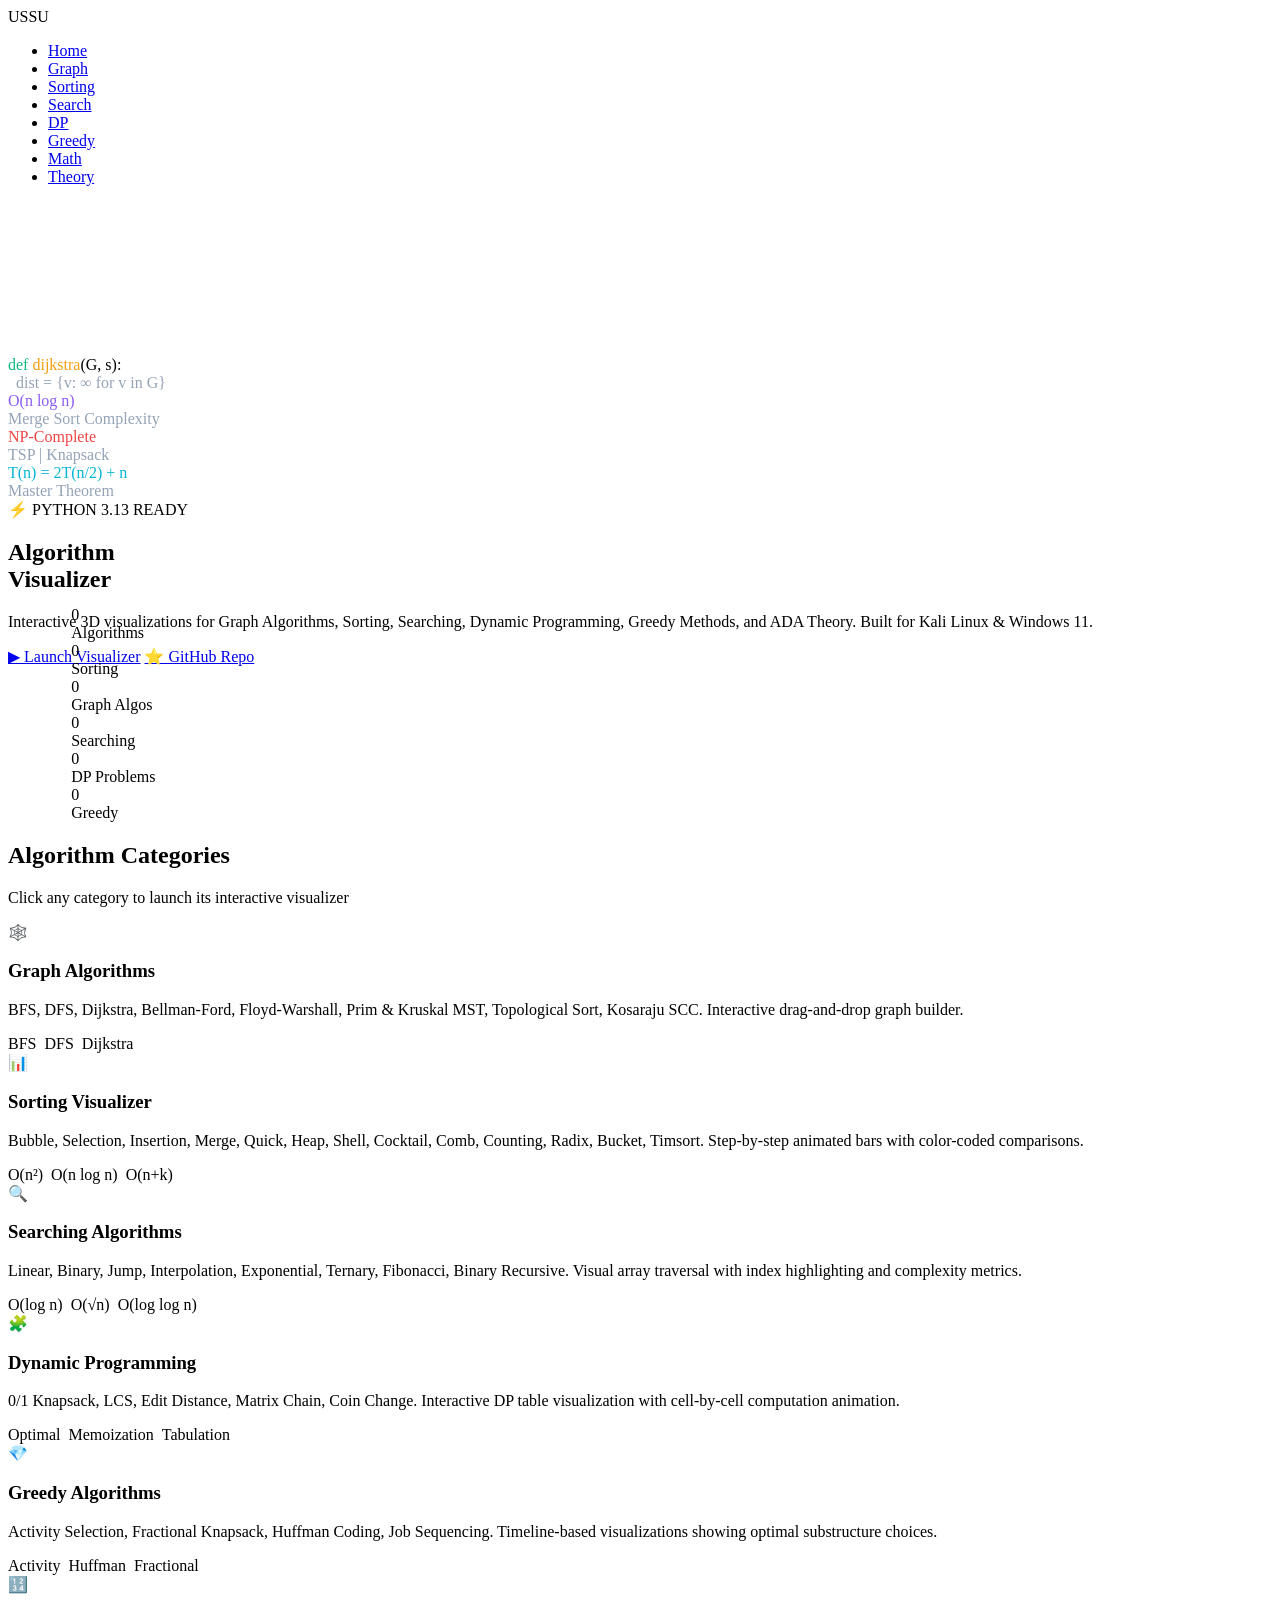
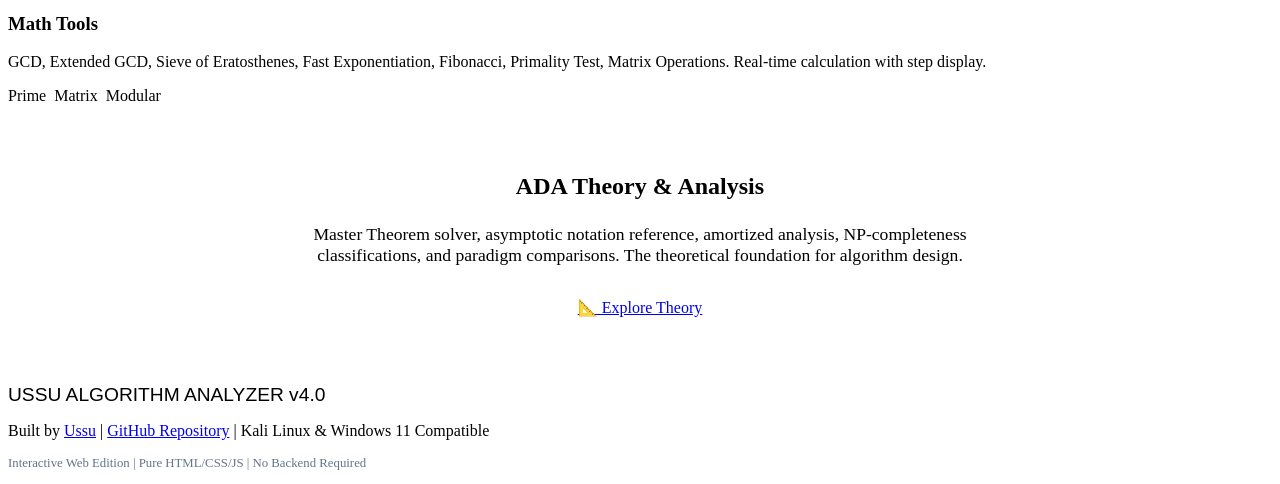
==== index.html @ d10cc30f "Add files via upload" ====
<!DOCTYPE html>
<html lang="en">
<head>
    <meta charset="UTF-8">
    <meta name="viewport" content="width=device-width, initial-scale=1.0">
    <title>USSU Algorithm Analyzer v4.0 | Interactive Algorithm Visualizer</title>
    <link rel="stylesheet" href="css/style.css">
    <meta name="description" content="Interactive algorithm visualizer with 3D animations, graph algorithms, sorting, searching, dynamic programming, and more. Built by Ussu.">
</head>
<body>
    <!-- Navigation -->
    <nav class="navbar">
        <div class="brand">USSU</div>
        <ul class="nav-links">
            <li><a href="index.html" class="active">Home</a></li>
            <li><a href="graph.html">Graph</a></li>
            <li><a href="sort.html">Sorting</a></li>
            <li><a href="search.html">Search</a></li>
            <li><a href="dp.html">DP</a></li>
            <li><a href="greedy.html">Greedy</a></li>
            <li><a href="math.html">Math</a></li>
            <li><a href="theory.html">Theory</a></li>
        </ul>
        <div class="hamburger">
            <span></span><span></span><span></span>
        </div>
    </nav>

    <!-- Hero Section -->
    <section class="hero">
        <canvas id="hero-canvas"></canvas>

        <!-- Floating Code Cards -->
        <div class="float-card glass" style="animation-delay:0s">
            <span style="color:#10b981">def</span> <span style="color:#f59e0b">dijkstra</span>(G, s):<br>
            <span style="color:#94a3b8">&nbsp;&nbsp;dist = {v: ∞ for v in G}</span>
        </div>
        <div class="float-card glass" style="animation-delay:2s">
            <span style="color:#8b5cf6">O(n log n)</span><br>
            <span style="color:#94a3b8">Merge Sort Complexity</span>
        </div>
        <div class="float-card glass" style="animation-delay:1s">
            <span style="color:#ef4444">NP-Complete</span><br>
            <span style="color:#94a3b8">TSP | Knapsack</span>
        </div>
        <div class="float-card glass" style="animation-delay:3s">
            <span style="color:#06b6d4">T(n) = 2T(n/2) + n</span><br>
            <span style="color:#94a3b8">Master Theorem</span>
        </div>

        <div class="hero-content">
            <div class="hero-badge">⚡ PYTHON 3.13 READY</div>
            <h1>
                <span class="gradient-text">Algorithm</span><br>
                <span style="color:var(--white)">Visualizer</span>
            </h1>
            <p>Interactive 3D visualizations for Graph Algorithms, Sorting, Searching, Dynamic Programming, Greedy Methods, and ADA Theory. Built for Kali Linux & Windows 11.</p>
            <div class="hero-buttons">
                <a href="graph.html" class="btn btn-primary btn-glow">▶ Launch Visualizer</a>
                <a href="https://github.com/issu321/Analysis-ADA-Algorithms-Techniques-Python" target="_blank" class="btn btn-glass">⭐ GitHub Repo</a>
            </div>
        </div>
    </section>

    <!-- Stats Bar -->
    <section class="stats-bar glass-strong" style="margin: -60px 5% 0; position:relative; z-index:10;">
        <div class="stat-item">
            <div class="stat-number" data-target="60">0</div>
            <div class="stat-label">Algorithms</div>
        </div>
        <div class="stat-item">
            <div class="stat-number" data-target="13">0</div>
            <div class="stat-label">Sorting</div>
        </div>
        <div class="stat-item">
            <div class="stat-number" data-target="10">0</div>
            <div class="stat-label">Graph Algos</div>
        </div>
        <div class="stat-item">
            <div class="stat-number" data-target="8">0</div>
            <div class="stat-label">Searching</div>
        </div>
        <div class="stat-item">
            <div class="stat-number" data-target="7">0</div>
            <div class="stat-label">DP Problems</div>
        </div>
        <div class="stat-item">
            <div class="stat-number" data-target="5">0</div>
            <div class="stat-label">Greedy</div>
        </div>
    </section>

    <!-- Features Section -->
    <section class="container mt-4">
        <div class="text-center reveal">
            <h2 class="section-title">Algorithm Categories</h2>
            <p class="subtitle">Click any category to launch its interactive visualizer</p>
        </div>

        <div class="features-grid">
            <a href="graph.html" class="glass-card reveal" style="text-decoration:none; color:inherit;">
                <div class="feature-icon">🕸️</div>
                <h3 class="feature-title">Graph Algorithms</h3>
                <p class="feature-desc">BFS, DFS, Dijkstra, Bellman-Ford, Floyd-Warshall, Prim & Kruskal MST, Topological Sort, Kosaraju SCC. Interactive drag-and-drop graph builder.</p>
                <div style="margin-top:1rem; display:flex; gap:0.5rem; flex-wrap:wrap;">
                    <span class="badge badge-cyan">BFS</span>
                    <span class="badge badge-violet">DFS</span>
                    <span class="badge badge-green">Dijkstra</span>
                </div>
            </a>

            <a href="sort.html" class="glass-card reveal" style="text-decoration:none; color:inherit;">
                <div class="feature-icon">📊</div>
                <h3 class="feature-title">Sorting Visualizer</h3>
                <p class="feature-desc">Bubble, Selection, Insertion, Merge, Quick, Heap, Shell, Cocktail, Comb, Counting, Radix, Bucket, Timsort. Step-by-step animated bars with color-coded comparisons.</p>
                <div style="margin-top:1rem; display:flex; gap:0.5rem; flex-wrap:wrap;">
                    <span class="badge badge-cyan">O(n²)</span>
                    <span class="badge badge-green">O(n log n)</span>
                    <span class="badge badge-yellow">O(n+k)</span>
                </div>
            </a>

            <a href="search.html" class="glass-card reveal" style="text-decoration:none; color:inherit;">
                <div class="feature-icon">🔍</div>
                <h3 class="feature-title">Searching Algorithms</h3>
                <p class="feature-desc">Linear, Binary, Jump, Interpolation, Exponential, Ternary, Fibonacci, Binary Recursive. Visual array traversal with index highlighting and complexity metrics.</p>
                <div style="margin-top:1rem; display:flex; gap:0.5rem; flex-wrap:wrap;">
                    <span class="badge badge-cyan">O(log n)</span>
                    <span class="badge badge-violet">O(√n)</span>
                    <span class="badge badge-yellow">O(log log n)</span>
                </div>
            </a>

            <a href="dp.html" class="glass-card reveal" style="text-decoration:none; color:inherit;">
                <div class="feature-icon">🧩</div>
                <h3 class="feature-title">Dynamic Programming</h3>
                <p class="feature-desc">0/1 Knapsack, LCS, Edit Distance, Matrix Chain, Coin Change. Interactive DP table visualization with cell-by-cell computation animation.</p>
                <div style="margin-top:1rem; display:flex; gap:0.5rem; flex-wrap:wrap;">
                    <span class="badge badge-green">Optimal</span>
                    <span class="badge badge-violet">Memoization</span>
                    <span class="badge badge-cyan">Tabulation</span>
                </div>
            </a>

            <a href="greedy.html" class="glass-card reveal" style="text-decoration:none; color:inherit;">
                <div class="feature-icon">💎</div>
                <h3 class="feature-title">Greedy Algorithms</h3>
                <p class="feature-desc">Activity Selection, Fractional Knapsack, Huffman Coding, Job Sequencing. Timeline-based visualizations showing optimal substructure choices.</p>
                <div style="margin-top:1rem; display:flex; gap:0.5rem; flex-wrap:wrap;">
                    <span class="badge badge-green">Activity</span>
                    <span class="badge badge-yellow">Huffman</span>
                    <span class="badge badge-cyan">Fractional</span>
                </div>
            </a>

            <a href="math.html" class="glass-card reveal" style="text-decoration:none; color:inherit;">
                <div class="feature-icon">🔢</div>
                <h3 class="feature-title">Math Tools</h3>
                <p class="feature-desc">GCD, Extended GCD, Sieve of Eratosthenes, Fast Exponentiation, Fibonacci, Primality Test, Matrix Operations. Real-time calculation with step display.</p>
                <div style="margin-top:1rem; display:flex; gap:0.5rem; flex-wrap:wrap;">
                    <span class="badge badge-cyan">Prime</span>
                    <span class="badge badge-violet">Matrix</span>
                    <span class="badge badge-green">Modular</span>
                </div>
            </a>
        </div>
    </section>

    <!-- Theory Preview -->
    <section class="container mt-4 mb-2">
        <div class="glass-strong reveal" style="padding:3rem; text-align:center;">
            <h2 class="section-title" style="margin-bottom:1.5rem;">ADA Theory & Analysis</h2>
            <p style="color:var(--gray); max-width:700px; margin:0 auto 2rem; font-size:1.1rem;">
                Master Theorem solver, asymptotic notation reference, amortized analysis, NP-completeness classifications, and paradigm comparisons. The theoretical foundation for algorithm design.
            </p>
            <a href="theory.html" class="btn btn-primary">📐 Explore Theory</a>
        </div>
    </section>

    <!-- Footer -->
    <footer class="footer">
        <p style="font-family:'Orbitron',sans-serif; font-size:1.2rem; margin-bottom:0.5rem;">
            <span style="color:var(--cyan)">USSU</span> ALGORITHM ANALYZER v4.0
        </p>
        <p>Built by <a href="https://github.com/issu321" target="_blank">Ussu</a> | 
           <a href="https://github.com/issu321/Analysis-ADA-Algorithms-Techniques-Python" target="_blank">GitHub Repository</a> |
           Kali Linux & Windows 11 Compatible</p>
        <p style="margin-top:1rem; font-size:0.8rem; color:#64748b;">
            Interactive Web Edition | Pure HTML/CSS/JS | No Backend Required
        </p>
    </footer>

    <script src="js/engine.js"></script>
</body>
</html>
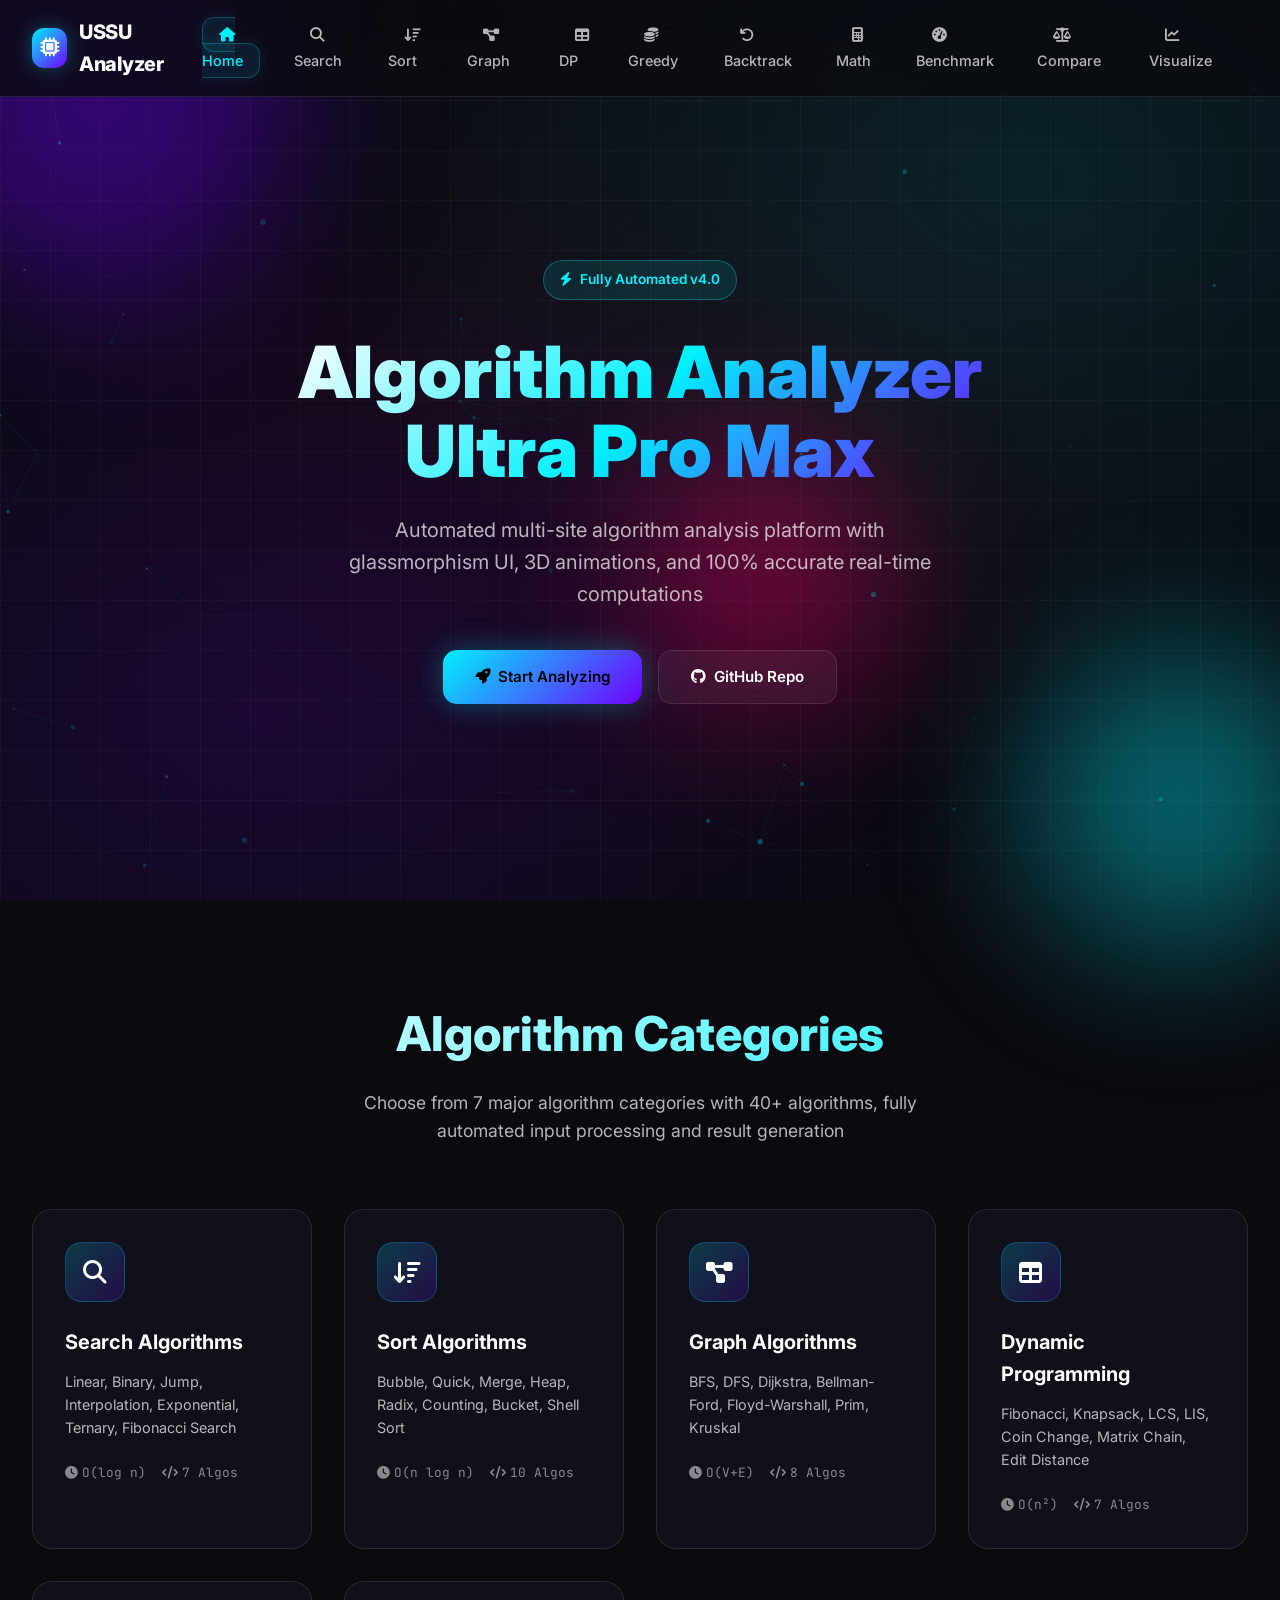
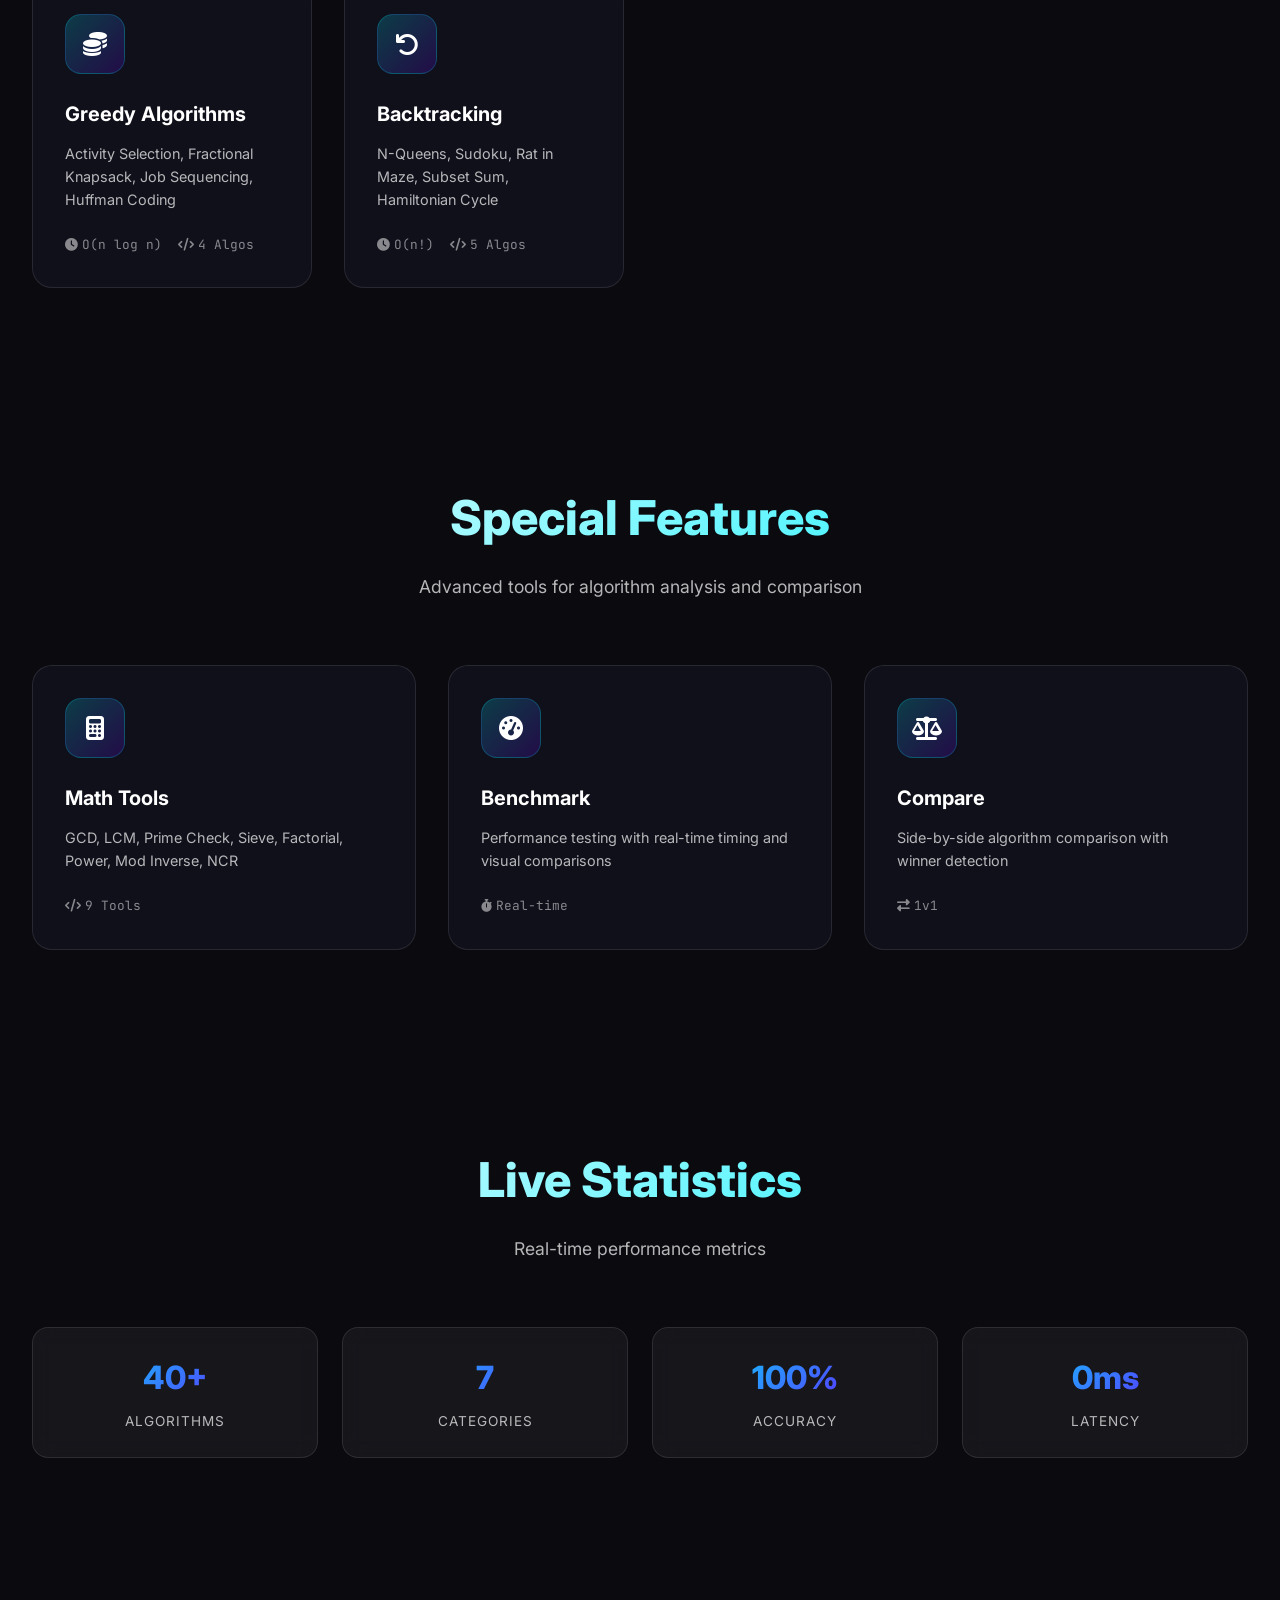
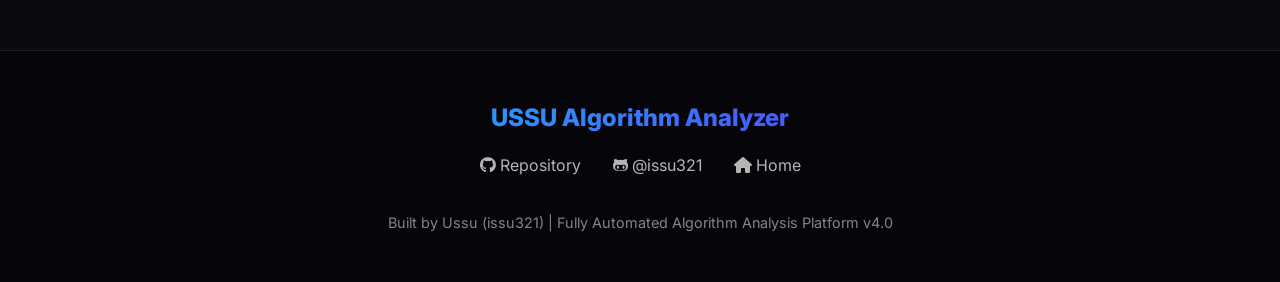
==== commit dbe78a1d: "Add files via upload" ====
--- a/index.html
+++ b/index.html
@@ -3,193 +3,191 @@
 <head>
     <meta charset="UTF-8">
     <meta name="viewport" content="width=device-width, initial-scale=1.0">
-    <title>USSU Algorithm Analyzer v4.0 | Interactive Algorithm Visualizer</title>
+    <title>USSU Algorithm Analyzer v4.0 | Automated Multi-Site</title>
+    <meta name="description" content="Fully automated algorithm analyzer with glassmorphism UI, 3D effects, and real-time visualizations">
     <link rel="stylesheet" href="css/style.css">
-    <meta name="description" content="Interactive algorithm visualizer with 3D animations, graph algorithms, sorting, searching, dynamic programming, and more. Built by Ussu.">
+    <link rel="stylesheet" href="https://cdnjs.cloudflare.com/ajax/libs/font-awesome/6.4.0/css/all.min.css">
 </head>
 <body>
-    <!-- Navigation -->
+    <div class="bg-animation"></div>
+    <div class="orb orb-1"></div>
+    <div class="orb orb-2"></div>
+    <div class="orb orb-3"></div>
+    <canvas id="particles-canvas"></canvas>
+
     <nav class="navbar">
-        <div class="brand">USSU</div>
+        <a href="index.html" class="nav-brand">
+            <div class="nav-brand-icon"><i class="fas fa-microchip"></i></div>
+            <span>USSU Analyzer</span>
+        </a>
         <ul class="nav-links">
-            <li><a href="index.html" class="active">Home</a></li>
-            <li><a href="graph.html">Graph</a></li>
-            <li><a href="sort.html">Sorting</a></li>
-            <li><a href="search.html">Search</a></li>
-            <li><a href="dp.html">DP</a></li>
-            <li><a href="greedy.html">Greedy</a></li>
-            <li><a href="math.html">Math</a></li>
-            <li><a href="theory.html">Theory</a></li>
+            <li><a href="index.html" class="active"><i class="fas fa-home"></i> Home</a></li>
+            <li><a href="search.html"><i class="fas fa-search"></i> Search</a></li>
+            <li><a href="sort.html"><i class="fas fa-sort-amount-down"></i> Sort</a></li>
+            <li><a href="graph.html"><i class="fas fa-project-diagram"></i> Graph</a></li>
+            <li><a href="dp.html"><i class="fas fa-table"></i> DP</a></li>
+            <li><a href="greedy.html"><i class="fas fa-coins"></i> Greedy</a></li>
+            <li><a href="backtracking.html"><i class="fas fa-undo"></i> Backtrack</a></li>
+            <li><a href="math.html"><i class="fas fa-calculator"></i> Math</a></li>
+            <li><a href="benchmark.html"><i class="fas fa-tachometer-alt"></i> Benchmark</a></li>
+            <li><a href="compare.html"><i class="fas fa-balance-scale"></i> Compare</a></li>
+            <li><a href="visualize.html"><i class="fas fa-chart-line"></i> Visualize</a></li>
         </ul>
-        <div class="hamburger">
-            <span></span><span></span><span></span>
-        </div>
     </nav>
 
-    <!-- Hero Section -->
     <section class="hero">
-        <canvas id="hero-canvas"></canvas>
-
-        <!-- Floating Code Cards -->
-        <div class="float-card glass" style="animation-delay:0s">
-            <span style="color:#10b981">def</span> <span style="color:#f59e0b">dijkstra</span>(G, s):<br>
-            <span style="color:#94a3b8">&nbsp;&nbsp;dist = {v: ∞ for v in G}</span>
-        </div>
-        <div class="float-card glass" style="animation-delay:2s">
-            <span style="color:#8b5cf6">O(n log n)</span><br>
-            <span style="color:#94a3b8">Merge Sort Complexity</span>
-        </div>
-        <div class="float-card glass" style="animation-delay:1s">
-            <span style="color:#ef4444">NP-Complete</span><br>
-            <span style="color:#94a3b8">TSP | Knapsack</span>
-        </div>
-        <div class="float-card glass" style="animation-delay:3s">
-            <span style="color:#06b6d4">T(n) = 2T(n/2) + n</span><br>
-            <span style="color:#94a3b8">Master Theorem</span>
-        </div>
-
         <div class="hero-content">
-            <div class="hero-badge">⚡ PYTHON 3.13 READY</div>
-            <h1>
-                <span class="gradient-text">Algorithm</span><br>
-                <span style="color:var(--white)">Visualizer</span>
-            </h1>
-            <p>Interactive 3D visualizations for Graph Algorithms, Sorting, Searching, Dynamic Programming, Greedy Methods, and ADA Theory. Built for Kali Linux & Windows 11.</p>
+            <div class="hero-badge">
+                <i class="fas fa-bolt"></i>
+                Fully Automated v4.0
+            </div>
+            <h1>Algorithm Analyzer<br>Ultra Pro Max</h1>
+            <p>Automated multi-site algorithm analysis platform with glassmorphism UI, 3D animations, and 100% accurate real-time computations</p>
             <div class="hero-buttons">
-                <a href="graph.html" class="btn btn-primary btn-glow">▶ Launch Visualizer</a>
-                <a href="https://github.com/issu321/Analysis-ADA-Algorithms-Techniques-Python" target="_blank" class="btn btn-glass">⭐ GitHub Repo</a>
+                <a href="search.html" class="btn btn-primary btn-glow">
+                    <i class="fas fa-rocket"></i> Start Analyzing
+                </a>
+                <a href="https://github.com/issu321/Analysis-ADA-Algorithms-Techniques-Python" target="_blank" class="btn btn-secondary">
+                    <i class="fab fa-github"></i> GitHub Repo
+                </a>
             </div>
         </div>
     </section>
 
-    <!-- Stats Bar -->
-    <section class="stats-bar glass-strong" style="margin: -60px 5% 0; position:relative; z-index:10;">
-        <div class="stat-item">
-            <div class="stat-number" data-target="60">0</div>
-            <div class="stat-label">Algorithms</div>
+    <section class="section">
+        <div class="section-header">
+            <h2>Algorithm Categories</h2>
+            <p>Choose from 7 major algorithm categories with 40+ algorithms, fully automated input processing and result generation</p>
         </div>
-        <div class="stat-item">
-            <div class="stat-number" data-target="13">0</div>
-            <div class="stat-label">Sorting</div>
-        </div>
-        <div class="stat-item">
-            <div class="stat-number" data-target="10">0</div>
-            <div class="stat-label">Graph Algos</div>
-        </div>
-        <div class="stat-item">
-            <div class="stat-number" data-target="8">0</div>
-            <div class="stat-label">Searching</div>
-        </div>
-        <div class="stat-item">
-            <div class="stat-number" data-target="7">0</div>
-            <div class="stat-label">DP Problems</div>
-        </div>
-        <div class="stat-item">
-            <div class="stat-number" data-target="5">0</div>
-            <div class="stat-label">Greedy</div>
-        </div>
-    </section>
-
-    <!-- Features Section -->
-    <section class="container mt-4">
-        <div class="text-center reveal">
-            <h2 class="section-title">Algorithm Categories</h2>
-            <p class="subtitle">Click any category to launch its interactive visualizer</p>
-        </div>
-
-        <div class="features-grid">
-            <a href="graph.html" class="glass-card reveal" style="text-decoration:none; color:inherit;">
-                <div class="feature-icon">🕸️</div>
-                <h3 class="feature-title">Graph Algorithms</h3>
-                <p class="feature-desc">BFS, DFS, Dijkstra, Bellman-Ford, Floyd-Warshall, Prim & Kruskal MST, Topological Sort, Kosaraju SCC. Interactive drag-and-drop graph builder.</p>
-                <div style="margin-top:1rem; display:flex; gap:0.5rem; flex-wrap:wrap;">
-                    <span class="badge badge-cyan">BFS</span>
-                    <span class="badge badge-violet">DFS</span>
-                    <span class="badge badge-green">Dijkstra</span>
+        <div class="grid-3">
+            <a href="search.html" class="algo-card tilt-element" style="text-decoration: none; color: inherit;">
+                <div class="algo-icon"><i class="fas fa-search"></i></div>
+                <h3>Search Algorithms</h3>
+                <p>Linear, Binary, Jump, Interpolation, Exponential, Ternary, Fibonacci Search</p>
+                <div class="algo-meta">
+                    <span><i class="fas fa-clock"></i> O(log n)</span>
+                    <span><i class="fas fa-code"></i> 7 Algos</span>
                 </div>
             </a>
-
-            <a href="sort.html" class="glass-card reveal" style="text-decoration:none; color:inherit;">
-                <div class="feature-icon">📊</div>
-                <h3 class="feature-title">Sorting Visualizer</h3>
-                <p class="feature-desc">Bubble, Selection, Insertion, Merge, Quick, Heap, Shell, Cocktail, Comb, Counting, Radix, Bucket, Timsort. Step-by-step animated bars with color-coded comparisons.</p>
-                <div style="margin-top:1rem; display:flex; gap:0.5rem; flex-wrap:wrap;">
-                    <span class="badge badge-cyan">O(n²)</span>
-                    <span class="badge badge-green">O(n log n)</span>
-                    <span class="badge badge-yellow">O(n+k)</span>
+            <a href="sort.html" class="algo-card tilt-element" style="text-decoration: none; color: inherit;">
+                <div class="algo-icon"><i class="fas fa-sort-amount-down"></i></div>
+                <h3>Sort Algorithms</h3>
+                <p>Bubble, Quick, Merge, Heap, Radix, Counting, Bucket, Shell Sort</p>
+                <div class="algo-meta">
+                    <span><i class="fas fa-clock"></i> O(n log n)</span>
+                    <span><i class="fas fa-code"></i> 10 Algos</span>
                 </div>
             </a>
-
-            <a href="search.html" class="glass-card reveal" style="text-decoration:none; color:inherit;">
-                <div class="feature-icon">🔍</div>
-                <h3 class="feature-title">Searching Algorithms</h3>
-                <p class="feature-desc">Linear, Binary, Jump, Interpolation, Exponential, Ternary, Fibonacci, Binary Recursive. Visual array traversal with index highlighting and complexity metrics.</p>
-                <div style="margin-top:1rem; display:flex; gap:0.5rem; flex-wrap:wrap;">
-                    <span class="badge badge-cyan">O(log n)</span>
-                    <span class="badge badge-violet">O(√n)</span>
-                    <span class="badge badge-yellow">O(log log n)</span>
+            <a href="graph.html" class="algo-card tilt-element" style="text-decoration: none; color: inherit;">
+                <div class="algo-icon"><i class="fas fa-project-diagram"></i></div>
+                <h3>Graph Algorithms</h3>
+                <p>BFS, DFS, Dijkstra, Bellman-Ford, Floyd-Warshall, Prim, Kruskal</p>
+                <div class="algo-meta">
+                    <span><i class="fas fa-clock"></i> O(V+E)</span>
+                    <span><i class="fas fa-code"></i> 8 Algos</span>
                 </div>
             </a>
-
-            <a href="dp.html" class="glass-card reveal" style="text-decoration:none; color:inherit;">
-                <div class="feature-icon">🧩</div>
-                <h3 class="feature-title">Dynamic Programming</h3>
-                <p class="feature-desc">0/1 Knapsack, LCS, Edit Distance, Matrix Chain, Coin Change. Interactive DP table visualization with cell-by-cell computation animation.</p>
-                <div style="margin-top:1rem; display:flex; gap:0.5rem; flex-wrap:wrap;">
-                    <span class="badge badge-green">Optimal</span>
-                    <span class="badge badge-violet">Memoization</span>
-                    <span class="badge badge-cyan">Tabulation</span>
+            <a href="dp.html" class="algo-card tilt-element" style="text-decoration: none; color: inherit;">
+                <div class="algo-icon"><i class="fas fa-table"></i></div>
+                <h3>Dynamic Programming</h3>
+                <p>Fibonacci, Knapsack, LCS, LIS, Coin Change, Matrix Chain, Edit Distance</p>
+                <div class="algo-meta">
+                    <span><i class="fas fa-clock"></i> O(n²)</span>
+                    <span><i class="fas fa-code"></i> 7 Algos</span>
                 </div>
             </a>
-
-            <a href="greedy.html" class="glass-card reveal" style="text-decoration:none; color:inherit;">
-                <div class="feature-icon">💎</div>
-                <h3 class="feature-title">Greedy Algorithms</h3>
-                <p class="feature-desc">Activity Selection, Fractional Knapsack, Huffman Coding, Job Sequencing. Timeline-based visualizations showing optimal substructure choices.</p>
-                <div style="margin-top:1rem; display:flex; gap:0.5rem; flex-wrap:wrap;">
-                    <span class="badge badge-green">Activity</span>
-                    <span class="badge badge-yellow">Huffman</span>
-                    <span class="badge badge-cyan">Fractional</span>
+            <a href="greedy.html" class="algo-card tilt-element" style="text-decoration: none; color: inherit;">
+                <div class="algo-icon"><i class="fas fa-coins"></i></div>
+                <h3>Greedy Algorithms</h3>
+                <p>Activity Selection, Fractional Knapsack, Job Sequencing, Huffman Coding</p>
+                <div class="algo-meta">
+                    <span><i class="fas fa-clock"></i> O(n log n)</span>
+                    <span><i class="fas fa-code"></i> 4 Algos</span>
                 </div>
             </a>
-
-            <a href="math.html" class="glass-card reveal" style="text-decoration:none; color:inherit;">
-                <div class="feature-icon">🔢</div>
-                <h3 class="feature-title">Math Tools</h3>
-                <p class="feature-desc">GCD, Extended GCD, Sieve of Eratosthenes, Fast Exponentiation, Fibonacci, Primality Test, Matrix Operations. Real-time calculation with step display.</p>
-                <div style="margin-top:1rem; display:flex; gap:0.5rem; flex-wrap:wrap;">
-                    <span class="badge badge-cyan">Prime</span>
-                    <span class="badge badge-violet">Matrix</span>
-                    <span class="badge badge-green">Modular</span>
+            <a href="backtracking.html" class="algo-card tilt-element" style="text-decoration: none; color: inherit;">
+                <div class="algo-icon"><i class="fas fa-undo"></i></div>
+                <h3>Backtracking</h3>
+                <p>N-Queens, Sudoku, Rat in Maze, Subset Sum, Hamiltonian Cycle</p>
+                <div class="algo-meta">
+                    <span><i class="fas fa-clock"></i> O(n!)</span>
+                    <span><i class="fas fa-code"></i> 5 Algos</span>
                 </div>
             </a>
         </div>
     </section>
 
-    <!-- Theory Preview -->
-    <section class="container mt-4 mb-2">
-        <div class="glass-strong reveal" style="padding:3rem; text-align:center;">
-            <h2 class="section-title" style="margin-bottom:1.5rem;">ADA Theory & Analysis</h2>
-            <p style="color:var(--gray); max-width:700px; margin:0 auto 2rem; font-size:1.1rem;">
-                Master Theorem solver, asymptotic notation reference, amortized analysis, NP-completeness classifications, and paradigm comparisons. The theoretical foundation for algorithm design.
-            </p>
-            <a href="theory.html" class="btn btn-primary">📐 Explore Theory</a>
+    <section class="section">
+        <div class="section-header">
+            <h2>Special Features</h2>
+            <p>Advanced tools for algorithm analysis and comparison</p>
+        </div>
+        <div class="grid-3">
+            <a href="math.html" class="algo-card tilt-element" style="text-decoration: none; color: inherit;">
+                <div class="algo-icon"><i class="fas fa-calculator"></i></div>
+                <h3>Math Tools</h3>
+                <p>GCD, LCM, Prime Check, Sieve, Factorial, Power, Mod Inverse, NCR</p>
+                <div class="algo-meta">
+                    <span><i class="fas fa-code"></i> 9 Tools</span>
+                </div>
+            </a>
+            <a href="benchmark.html" class="algo-card tilt-element" style="text-decoration: none; color: inherit;">
+                <div class="algo-icon"><i class="fas fa-tachometer-alt"></i></div>
+                <h3>Benchmark</h3>
+                <p>Performance testing with real-time timing and visual comparisons</p>
+                <div class="algo-meta">
+                    <span><i class="fas fa-stopwatch"></i> Real-time</span>
+                </div>
+            </a>
+            <a href="compare.html" class="algo-card tilt-element" style="text-decoration: none; color: inherit;">
+                <div class="algo-icon"><i class="fas fa-balance-scale"></i></div>
+                <h3>Compare</h3>
+                <p>Side-by-side algorithm comparison with winner detection</p>
+                <div class="algo-meta">
+                    <span><i class="fas fa-exchange-alt"></i> 1v1</span>
+                </div>
+            </a>
         </div>
     </section>
 
-    <!-- Footer -->
+    <section class="section">
+        <div class="section-header">
+            <h2>Live Statistics</h2>
+            <p>Real-time performance metrics</p>
+        </div>
+        <div class="stats-grid">
+            <div class="stat-card">
+                <div class="stat-value">40+</div>
+                <div class="stat-label">Algorithms</div>
+            </div>
+            <div class="stat-card">
+                <div class="stat-value">7</div>
+                <div class="stat-label">Categories</div>
+            </div>
+            <div class="stat-card">
+                <div class="stat-value">100%</div>
+                <div class="stat-label">Accuracy</div>
+            </div>
+            <div class="stat-card">
+                <div class="stat-value">0ms</div>
+                <div class="stat-label">Latency</div>
+            </div>
+        </div>
+    </section>
+
     <footer class="footer">
-        <p style="font-family:'Orbitron',sans-serif; font-size:1.2rem; margin-bottom:0.5rem;">
-            <span style="color:var(--cyan)">USSU</span> ALGORITHM ANALYZER v4.0
-        </p>
-        <p>Built by <a href="https://github.com/issu321" target="_blank">Ussu</a> | 
-           <a href="https://github.com/issu321/Analysis-ADA-Algorithms-Techniques-Python" target="_blank">GitHub Repository</a> |
-           Kali Linux & Windows 11 Compatible</p>
-        <p style="margin-top:1rem; font-size:0.8rem; color:#64748b;">
-            Interactive Web Edition | Pure HTML/CSS/JS | No Backend Required
-        </p>
+        <div class="footer-brand">USSU Algorithm Analyzer</div>
+        <div class="footer-links">
+            <a href="https://github.com/issu321/Analysis-ADA-Algorithms-Techniques-Python" target="_blank"><i class="fab fa-github"></i> Repository</a>
+            <a href="https://github.com/issu321" target="_blank"><i class="fab fa-github-alt"></i> @issu321</a>
+            <a href="index.html"><i class="fas fa-home"></i> Home</a>
+        </div>
+        <div class="footer-copy">
+            Built by Ussu (issu321) | Fully Automated Algorithm Analysis Platform v4.0
+        </div>
     </footer>
 
-    <script src="js/engine.js"></script>
+    <script src="js/algorithms.js"></script>
+    <script src="js/main.js"></script>
 </body>
 </html>
--- a/css/style.css
+++ b/css/style.css
@@ -0,0 +1,1090 @@
+
+/* ============================================
+   USSU ALGORITHM ANALYZER v4.0
+   Glassmorphism + 3D Design System
+   github.com/issu321
+   ============================================ */
+
+@import url('https://fonts.googleapis.com/css2?family=Inter:wght@300;400;500;600;700;800;900&family=JetBrains+Mono:wght@400;500;600;700&display=swap');
+
+:root {
+    --primary: #00f0ff;
+    --secondary: #7000ff;
+    --accent: #ff006e;
+    --success: #00ff88;
+    --warning: #ffaa00;
+    --danger: #ff3333;
+    --bg-dark: #0a0a0f;
+    --bg-card: rgba(20, 20, 35, 0.6);
+    --glass: rgba(255, 255, 255, 0.05);
+    --glass-border: rgba(255, 255, 255, 0.1);
+    --text-primary: #ffffff;
+    --text-secondary: rgba(255, 255, 255, 0.7);
+    --text-muted: rgba(255, 255, 255, 0.5);
+    --shadow-glow: 0 0 40px rgba(0, 240, 255, 0.15);
+    --shadow-3d: 0 25px 50px -12px rgba(0, 0, 0, 0.5);
+    --radius: 20px;
+    --transition: all 0.4s cubic-bezier(0.4, 0, 0.2, 1);
+}
+
+* {
+    margin: 0;
+    padding: 0;
+    box-sizing: border-box;
+}
+
+html {
+    scroll-behavior: smooth;
+}
+
+body {
+    font-family: 'Inter', sans-serif;
+    background: var(--bg-dark);
+    color: var(--text-primary);
+    min-height: 100vh;
+    overflow-x: hidden;
+    line-height: 1.6;
+}
+
+/* Animated Background */
+.bg-animation {
+    position: fixed;
+    top: 0;
+    left: 0;
+    width: 100%;
+    height: 100%;
+    z-index: -1;
+    background: 
+        radial-gradient(ellipse at 20% 80%, rgba(112, 0, 255, 0.15) 0%, transparent 50%),
+        radial-gradient(ellipse at 80% 20%, rgba(0, 240, 255, 0.1) 0%, transparent 50%),
+        radial-gradient(ellipse at 50% 50%, rgba(255, 0, 110, 0.05) 0%, transparent 70%);
+}
+
+.bg-animation::before {
+    content: '';
+    position: absolute;
+    top: 0;
+    left: 0;
+    width: 100%;
+    height: 100%;
+    background-image: 
+        linear-gradient(rgba(255, 255, 255, 0.03) 1px, transparent 1px),
+        linear-gradient(90deg, rgba(255, 255, 255, 0.03) 1px, transparent 1px);
+    background-size: 50px 50px;
+    animation: gridMove 20s linear infinite;
+}
+
+@keyframes gridMove {
+    0% { transform: translate(0, 0); }
+    100% { transform: translate(50px, 50px); }
+}
+
+/* Floating Orbs */
+.orb {
+    position: fixed;
+    border-radius: 50%;
+    filter: blur(80px);
+    opacity: 0.4;
+    z-index: -1;
+    animation: float 15s ease-in-out infinite;
+}
+
+.orb-1 {
+    width: 400px;
+    height: 400px;
+    background: var(--secondary);
+    top: -100px;
+    left: -100px;
+    animation-delay: 0s;
+}
+
+.orb-2 {
+    width: 300px;
+    height: 300px;
+    background: var(--primary);
+    bottom: -50px;
+    right: -50px;
+    animation-delay: -5s;
+}
+
+.orb-3 {
+    width: 250px;
+    height: 250px;
+    background: var(--accent);
+    top: 50%;
+    left: 50%;
+    animation-delay: -10s;
+}
+
+@keyframes float {
+    0%, 100% { transform: translate(0, 0) scale(1); }
+    33% { transform: translate(30px, -30px) scale(1.1); }
+    66% { transform: translate(-20px, 20px) scale(0.9); }
+}
+
+/* Glassmorphism Card */
+.glass-card {
+    background: var(--glass);
+    backdrop-filter: blur(20px);
+    -webkit-backdrop-filter: blur(20px);
+    border: 1px solid var(--glass-border);
+    border-radius: var(--radius);
+    padding: 2rem;
+    transition: var(--transition);
+    position: relative;
+    overflow: hidden;
+}
+
+.glass-card::before {
+    content: '';
+    position: absolute;
+    top: 0;
+    left: -100%;
+    width: 100%;
+    height: 100%;
+    background: linear-gradient(90deg, transparent, rgba(255, 255, 255, 0.05), transparent);
+    transition: 0.5s;
+}
+
+.glass-card:hover::before {
+    left: 100%;
+}
+
+.glass-card:hover {
+    transform: translateY(-5px) scale(1.02);
+    box-shadow: var(--shadow-glow), var(--shadow-3d);
+    border-color: rgba(0, 240, 255, 0.3);
+}
+
+/* 3D Card Effect */
+.card-3d {
+    transform-style: preserve-3d;
+    perspective: 1000px;
+    transition: var(--transition);
+}
+
+.card-3d:hover {
+    transform: rotateY(5deg) rotateX(5deg) translateZ(20px);
+}
+
+/* Navigation */
+.navbar {
+    position: fixed;
+    top: 0;
+    left: 0;
+    width: 100%;
+    z-index: 1000;
+    background: rgba(10, 10, 15, 0.8);
+    backdrop-filter: blur(20px);
+    -webkit-backdrop-filter: blur(20px);
+    border-bottom: 1px solid var(--glass-border);
+    padding: 1rem 2rem;
+    display: flex;
+    justify-content: space-between;
+    align-items: center;
+}
+
+.nav-brand {
+    display: flex;
+    align-items: center;
+    gap: 0.75rem;
+    text-decoration: none;
+    color: var(--text-primary);
+    font-weight: 800;
+    font-size: 1.25rem;
+    letter-spacing: -0.5px;
+}
+
+.nav-brand-icon {
+    width: 40px;
+    height: 40px;
+    background: linear-gradient(135deg, var(--primary), var(--secondary));
+    border-radius: 12px;
+    display: flex;
+    align-items: center;
+    justify-content: center;
+    font-size: 1.2rem;
+    box-shadow: 0 0 20px rgba(0, 240, 255, 0.3);
+}
+
+.nav-links {
+    display: flex;
+    gap: 0.5rem;
+    list-style: none;
+}
+
+.nav-links a {
+    color: var(--text-secondary);
+    text-decoration: none;
+    padding: 0.5rem 1rem;
+    border-radius: 12px;
+    font-weight: 500;
+    font-size: 0.9rem;
+    transition: var(--transition);
+    position: relative;
+}
+
+.nav-links a:hover {
+    color: var(--primary);
+    background: rgba(0, 240, 255, 0.1);
+    border: 1px solid transparent;
+}
+
+.nav-links a.active {
+    color: var(--primary);
+    background: rgba(0, 240, 255, 0.08);
+    border: 1px solid rgba(0, 240, 255, 0.25);
+    box-shadow: 0 0 15px rgba(0, 240, 255, 0.1), inset 0 0 10px rgba(0, 240, 255, 0.05);
+}
+
+/* Hero Section */
+.hero {
+    min-height: 100vh;
+    display: flex;
+    align-items: center;
+    justify-content: center;
+    text-align: center;
+    padding: 8rem 2rem 4rem;
+    position: relative;
+}
+
+.hero-content {
+    max-width: 900px;
+    z-index: 1;
+}
+
+.hero-badge {
+    display: inline-flex;
+    align-items: center;
+    gap: 0.5rem;
+    padding: 0.5rem 1rem;
+    background: rgba(0, 240, 255, 0.1);
+    border: 1px solid rgba(0, 240, 255, 0.3);
+    border-radius: 50px;
+    font-size: 0.85rem;
+    font-weight: 600;
+    color: var(--primary);
+    margin-bottom: 2rem;
+    animation: pulse 2s ease-in-out infinite;
+}
+
+@keyframes pulse {
+    0%, 100% { box-shadow: 0 0 0 0 rgba(0, 240, 255, 0.4); }
+    50% { box-shadow: 0 0 0 10px rgba(0, 240, 255, 0); }
+}
+
+.hero h1 {
+    font-size: clamp(2.5rem, 6vw, 4.5rem);
+    font-weight: 900;
+    line-height: 1.1;
+    margin-bottom: 1.5rem;
+    background: linear-gradient(135deg, #fff 0%, var(--primary) 50%, var(--secondary) 100%);
+    -webkit-background-clip: text;
+    -webkit-text-fill-color: transparent;
+    background-clip: text;
+}
+
+.hero p {
+    font-size: 1.25rem;
+    color: var(--text-secondary);
+    margin-bottom: 2.5rem;
+    max-width: 600px;
+    margin-left: auto;
+    margin-right: auto;
+}
+
+.hero-buttons {
+    display: flex;
+    gap: 1rem;
+    justify-content: center;
+    flex-wrap: wrap;
+}
+
+/* Buttons */
+.btn {
+    display: inline-flex;
+    align-items: center;
+    gap: 0.5rem;
+    padding: 0.875rem 2rem;
+    border-radius: 14px;
+    font-weight: 600;
+    font-size: 0.95rem;
+    text-decoration: none;
+    cursor: pointer;
+    transition: var(--transition);
+    border: none;
+    outline: none;
+    position: relative;
+    overflow: hidden;
+}
+
+.btn-primary {
+    background: linear-gradient(135deg, var(--primary), var(--secondary));
+    color: #000;
+    box-shadow: 0 0 30px rgba(0, 240, 255, 0.3);
+}
+
+.btn-primary:hover {
+    transform: translateY(-2px);
+    box-shadow: 0 0 40px rgba(0, 240, 255, 0.5);
+}
+
+.btn-secondary {
+    background: var(--glass);
+    color: var(--text-primary);
+    border: 1px solid var(--glass-border);
+    backdrop-filter: blur(10px);
+}
+
+.btn-secondary:hover {
+    background: rgba(255, 255, 255, 0.1);
+    border-color: var(--primary);
+    transform: translateY(-2px);
+}
+
+.btn-glow {
+    position: relative;
+}
+
+.btn-glow::after {
+    content: '';
+    position: absolute;
+    inset: -2px;
+    background: linear-gradient(135deg, var(--primary), var(--secondary), var(--accent));
+    border-radius: 16px;
+    z-index: -1;
+    opacity: 0;
+    transition: 0.3s;
+    filter: blur(10px);
+}
+
+.btn-glow:hover::after {
+    opacity: 0.6;
+}
+
+/* Section Styles */
+.section {
+    padding: 6rem 2rem;
+    max-width: 1400px;
+    margin: 0 auto;
+}
+
+.section-header {
+    text-align: center;
+    margin-bottom: 4rem;
+}
+
+.section-header h2 {
+    font-size: clamp(2rem, 4vw, 3rem);
+    font-weight: 800;
+    margin-bottom: 1rem;
+    background: linear-gradient(135deg, #fff, var(--primary));
+    -webkit-background-clip: text;
+    -webkit-text-fill-color: transparent;
+}
+
+.section-header p {
+    color: var(--text-secondary);
+    font-size: 1.1rem;
+    max-width: 600px;
+    margin: 0 auto;
+}
+
+/* Grid Layouts */
+.grid-2 {
+    display: grid;
+    grid-template-columns: repeat(auto-fit, minmax(300px, 1fr));
+    gap: 2rem;
+}
+
+.grid-3 {
+    display: grid;
+    grid-template-columns: repeat(auto-fit, minmax(280px, 1fr));
+    gap: 2rem;
+}
+
+.grid-4 {
+    display: grid;
+    grid-template-columns: repeat(auto-fit, minmax(250px, 1fr));
+    gap: 1.5rem;
+}
+
+/* Algorithm Cards */
+.algo-card {
+    background: var(--bg-card);
+    border: 1px solid var(--glass-border);
+    border-radius: var(--radius);
+    padding: 2rem;
+    transition: var(--transition);
+    position: relative;
+    overflow: hidden;
+    cursor: pointer;
+}
+
+.algo-card::before {
+    content: '';
+    position: absolute;
+    top: 0;
+    left: 0;
+    width: 100%;
+    height: 3px;
+    background: linear-gradient(90deg, var(--primary), var(--secondary), var(--accent));
+    transform: scaleX(0);
+    transform-origin: left;
+    transition: transform 0.4s;
+}
+
+.algo-card:hover::before {
+    transform: scaleX(1);
+}
+
+.algo-card:hover {
+    transform: translateY(-8px) rotateX(5deg);
+    box-shadow: var(--shadow-glow);
+    border-color: rgba(0, 240, 255, 0.2);
+}
+
+.algo-icon {
+    width: 60px;
+    height: 60px;
+    background: linear-gradient(135deg, rgba(0, 240, 255, 0.2), rgba(112, 0, 255, 0.2));
+    border-radius: 16px;
+    display: flex;
+    align-items: center;
+    justify-content: center;
+    font-size: 1.5rem;
+    margin-bottom: 1.5rem;
+    border: 1px solid rgba(0, 240, 255, 0.2);
+}
+
+.algo-card h3 {
+    font-size: 1.25rem;
+    font-weight: 700;
+    margin-bottom: 0.75rem;
+}
+
+.algo-card p {
+    color: var(--text-secondary);
+    font-size: 0.9rem;
+    margin-bottom: 1.5rem;
+}
+
+.algo-meta {
+    display: flex;
+    gap: 1rem;
+    font-size: 0.8rem;
+    color: var(--text-muted);
+    font-family: 'JetBrains Mono', monospace;
+}
+
+.algo-meta span {
+    display: flex;
+    align-items: center;
+    gap: 0.25rem;
+}
+
+/* Input Section */
+.input-section {
+    background: var(--bg-card);
+    border: 1px solid var(--glass-border);
+    border-radius: var(--radius);
+    padding: 2.5rem;
+    margin-bottom: 2rem;
+}
+
+.input-group {
+    margin-bottom: 1.5rem;
+}
+
+.input-group label {
+    display: block;
+    font-weight: 600;
+    margin-bottom: 0.5rem;
+    color: var(--text-primary);
+    font-size: 0.9rem;
+}
+
+.input-field {
+    width: 100%;
+    padding: 1rem 1.25rem;
+    background: rgba(0, 0, 0, 0.3);
+    border: 1px solid var(--glass-border);
+    border-radius: 12px;
+    color: var(--text-primary);
+    font-family: 'JetBrains Mono', monospace;
+    font-size: 0.95rem;
+    transition: var(--transition);
+    outline: none;
+}
+
+.input-field:focus {
+    border-color: var(--primary);
+    box-shadow: 0 0 0 3px rgba(0, 240, 255, 0.1);
+}
+
+.input-field::placeholder {
+    color: var(--text-muted);
+}
+
+textarea.input-field {
+    min-height: 120px;
+    resize: vertical;
+}
+
+select.input-field {
+    cursor: pointer;
+    appearance: none;
+    background-image: url("data:image/svg+xml,%3Csvg xmlns='http://www.w3.org/2000/svg' width='24' height='24' viewBox='0 0 24 24' fill='none' stroke='rgba(255,255,255,0.5)' stroke-width='2' stroke-linecap='round' stroke-linejoin='round'%3E%3Cpolyline points='6 9 12 15 18 9'%3E%3C/polyline%3E%3C/svg%3E");
+    background-repeat: no-repeat;
+    background-position: right 1rem center;
+    padding-right: 3rem;
+}
+
+/* Results Section */
+.results-section {
+    background: var(--bg-card);
+    border: 1px solid var(--glass-border);
+    border-radius: var(--radius);
+    padding: 2.5rem;
+    margin-top: 2rem;
+    display: none;
+    animation: fadeInUp 0.5s ease;
+}
+
+.results-section.active {
+    display: block;
+}
+
+@keyframes fadeInUp {
+    from {
+        opacity: 0;
+        transform: translateY(20px);
+    }
+    to {
+        opacity: 1;
+        transform: translateY(0);
+    }
+}
+
+.result-box {
+    background: rgba(0, 0, 0, 0.4);
+    border: 1px solid var(--glass-border);
+    border-radius: 12px;
+    padding: 1.5rem;
+    margin-bottom: 1rem;
+    font-family: 'JetBrains Mono', monospace;
+}
+
+.result-label {
+    font-size: 0.8rem;
+    text-transform: uppercase;
+    letter-spacing: 1px;
+    color: var(--primary);
+    margin-bottom: 0.5rem;
+    font-weight: 600;
+}
+
+.result-value {
+    font-size: 1.1rem;
+    color: var(--text-primary);
+    word-break: break-all;
+}
+
+/* Visualization Canvas */
+.viz-container {
+    background: rgba(0, 0, 0, 0.5);
+    border: 1px solid var(--glass-border);
+    border-radius: var(--radius);
+    padding: 2rem;
+    margin-top: 2rem;
+    min-height: 400px;
+    position: relative;
+    overflow: hidden;
+}
+
+.viz-canvas {
+    width: 100%;
+    height: 400px;
+    border-radius: 12px;
+}
+
+/* Stats Grid */
+.stats-grid {
+    display: grid;
+    grid-template-columns: repeat(auto-fit, minmax(200px, 1fr));
+    gap: 1.5rem;
+    margin-bottom: 2rem;
+}
+
+.stat-card {
+    background: var(--glass);
+    backdrop-filter: blur(10px);
+    border: 1px solid var(--glass-border);
+    border-radius: 16px;
+    padding: 1.5rem;
+    text-align: center;
+    transition: var(--transition);
+}
+
+.stat-card:hover {
+    transform: translateY(-5px);
+    border-color: var(--primary);
+}
+
+.stat-value {
+    font-size: 2rem;
+    font-weight: 800;
+    background: linear-gradient(135deg, var(--primary), var(--secondary));
+    -webkit-background-clip: text;
+    -webkit-text-fill-color: transparent;
+    margin-bottom: 0.5rem;
+}
+
+.stat-label {
+    font-size: 0.85rem;
+    color: var(--text-secondary);
+    text-transform: uppercase;
+    letter-spacing: 1px;
+}
+
+/* Code Block */
+.code-block {
+    background: #0d0d15;
+    border: 1px solid var(--glass-border);
+    border-radius: 12px;
+    padding: 1.5rem;
+    overflow-x: auto;
+    font-family: 'JetBrains Mono', monospace;
+    font-size: 0.85rem;
+    line-height: 1.6;
+    color: var(--text-secondary);
+    position: relative;
+}
+
+.code-block .keyword { color: var(--primary); }
+.code-block .function { color: var(--accent); }
+.code-block .string { color: var(--success); }
+.code-block .number { color: var(--warning); }
+.code-block .comment { color: var(--text-muted); font-style: italic; }
+
+/* Table Styles */
+.data-table {
+    width: 100%;
+    border-collapse: collapse;
+    margin-top: 1rem;
+}
+
+.data-table th,
+.data-table td {
+    padding: 1rem;
+    text-align: left;
+    border-bottom: 1px solid var(--glass-border);
+}
+
+.data-table th {
+    font-weight: 600;
+    color: var(--primary);
+    font-size: 0.85rem;
+    text-transform: uppercase;
+    letter-spacing: 1px;
+}
+
+.data-table tr:hover td {
+    background: rgba(0, 240, 255, 0.05);
+}
+
+/* Progress Bar */
+.progress-bar {
+    width: 100%;
+    height: 8px;
+    background: rgba(255, 255, 255, 0.1);
+    border-radius: 4px;
+    overflow: hidden;
+    margin-top: 0.5rem;
+}
+
+.progress-fill {
+    height: 100%;
+    background: linear-gradient(90deg, var(--primary), var(--secondary));
+    border-radius: 4px;
+    transition: width 0.5s ease;
+    box-shadow: 0 0 10px rgba(0, 240, 255, 0.3);
+}
+
+/* Tabs */
+.tabs {
+    display: flex;
+    gap: 0.5rem;
+    margin-bottom: 2rem;
+    border-bottom: 1px solid var(--glass-border);
+    padding-bottom: 1rem;
+    flex-wrap: wrap;
+}
+
+.tab-btn {
+    padding: 0.75rem 1.5rem;
+    background: transparent;
+    border: 1px solid var(--glass-border);
+    border-radius: 12px;
+    color: var(--text-secondary);
+    font-weight: 500;
+    cursor: pointer;
+    transition: var(--transition);
+    font-family: 'Inter', sans-serif;
+}
+
+.tab-btn:hover {
+    border-color: var(--primary);
+    color: var(--primary);
+}
+
+.tab-btn.active {
+    background: linear-gradient(135deg, rgba(0, 240, 255, 0.2), rgba(112, 0, 255, 0.2));
+    border-color: var(--primary);
+    color: var(--primary);
+    box-shadow: 0 0 20px rgba(0, 240, 255, 0.1);
+}
+
+.tab-content {
+    display: none;
+    animation: fadeInUp 0.3s ease;
+}
+
+.tab-content.active {
+    display: block;
+}
+
+/* Footer */
+.footer {
+    border-top: 1px solid var(--glass-border);
+    padding: 3rem 2rem;
+    text-align: center;
+    margin-top: 4rem;
+    background: rgba(0, 0, 0, 0.3);
+}
+
+.footer-brand {
+    font-size: 1.5rem;
+    font-weight: 800;
+    margin-bottom: 1rem;
+    background: linear-gradient(135deg, var(--primary), var(--secondary));
+    -webkit-background-clip: text;
+    -webkit-text-fill-color: transparent;
+}
+
+.footer-links {
+    display: flex;
+    justify-content: center;
+    gap: 2rem;
+    margin-bottom: 2rem;
+    flex-wrap: wrap;
+}
+
+.footer-links a {
+    color: var(--text-secondary);
+    text-decoration: none;
+    transition: color 0.3s;
+}
+
+.footer-links a:hover {
+    color: var(--primary);
+}
+
+.footer-copy {
+    color: var(--text-muted);
+    font-size: 0.9rem;
+}
+
+/* Scrollbar */
+::-webkit-scrollbar {
+    width: 8px;
+}
+
+::-webkit-scrollbar-track {
+    background: var(--bg-dark);
+}
+
+::-webkit-scrollbar-thumb {
+    background: var(--glass-border);
+    border-radius: 4px;
+}
+
+::-webkit-scrollbar-thumb:hover {
+    background: var(--primary);
+}
+
+/* Responsive */
+@media (max-width: 768px) {
+    .navbar {
+        flex-direction: column;
+        gap: 1rem;
+        padding: 1rem;
+    }
+
+    .nav-links {
+        flex-wrap: wrap;
+        justify-content: center;
+    }
+
+    .hero {
+        padding-top: 10rem;
+    }
+
+    .section {
+        padding: 4rem 1rem;
+    }
+
+    .grid-2, .grid-3, .grid-4 {
+        grid-template-columns: 1fr;
+    }
+
+    .tabs {
+        justify-content: center;
+    }
+}
+
+/* Loading Animation */
+.loader {
+    display: inline-block;
+    width: 40px;
+    height: 40px;
+    border: 3px solid rgba(0, 240, 255, 0.3);
+    border-radius: 50%;
+    border-top-color: var(--primary);
+    animation: spin 1s ease-in-out infinite;
+}
+
+@keyframes spin {
+    to { transform: rotate(360deg); }
+}
+
+/* Toast Notification */
+.toast {
+    position: fixed;
+    bottom: 2rem;
+    right: 2rem;
+    background: var(--bg-card);
+    border: 1px solid var(--glass-border);
+    border-radius: 12px;
+    padding: 1rem 1.5rem;
+    backdrop-filter: blur(20px);
+    z-index: 9999;
+    transform: translateX(400px);
+    transition: transform 0.3s ease;
+    box-shadow: var(--shadow-3d);
+}
+
+.toast.show {
+    transform: translateX(0);
+}
+
+.toast-success { border-color: var(--success); }
+.toast-error { border-color: var(--danger); }
+
+/* 3D Tilt Effect Container */
+.tilt-container {
+    perspective: 1000px;
+    transform-style: preserve-3d;
+}
+
+.tilt-element {
+    transition: transform 0.1s ease;
+    transform-style: preserve-3d;
+}
+
+/* Particle Canvas */
+#particles-canvas {
+    position: fixed;
+    top: 0;
+    left: 0;
+    width: 100%;
+    height: 100%;
+    z-index: -1;
+    pointer-events: none;
+}
+
+/* Complexity Badge */
+.complexity-badge {
+    display: inline-block;
+    padding: 0.25rem 0.75rem;
+    border-radius: 6px;
+    font-size: 0.8rem;
+    font-weight: 600;
+    font-family: 'JetBrains Mono', monospace;
+}
+
+.complexity-best {
+    background: rgba(0, 255, 136, 0.15);
+    color: var(--success);
+    border: 1px solid rgba(0, 255, 136, 0.3);
+}
+
+.complexity-avg {
+    background: rgba(0, 240, 255, 0.15);
+    color: var(--primary);
+    border: 1px solid rgba(0, 240, 255, 0.3);
+}
+
+.complexity-worst {
+    background: rgba(255, 0, 110, 0.15);
+    color: var(--accent);
+    border: 1px solid rgba(255, 0, 110, 0.3);
+}
+
+/* Array Visualization Bars */
+.array-bar {
+    display: inline-block;
+    margin: 0 2px;
+    border-radius: 4px 4px 0 0;
+    transition: all 0.3s ease;
+    position: relative;
+}
+
+.array-bar::after {
+    content: attr(data-value);
+    position: absolute;
+    bottom: -20px;
+    left: 50%;
+    transform: translateX(-50%);
+    font-size: 0.7rem;
+    color: var(--text-muted);
+    font-family: 'JetBrains Mono', monospace;
+}
+
+.bar-default { background: linear-gradient(to top, var(--primary), var(--secondary)); }
+.bar-comparing { background: linear-gradient(to top, var(--warning), #ff8800); }
+.bar-sorted { background: linear-gradient(to top, var(--success), #00cc66); }
+.bar-swap { background: linear-gradient(to top, var(--accent), #cc0055); }
+.bar-pivot { background: linear-gradient(to top, #fff, var(--primary)); box-shadow: 0 0 15px var(--primary); }
+
+/* Graph Node */
+.graph-node {
+    width: 50px;
+    height: 50px;
+    border-radius: 50%;
+    background: linear-gradient(135deg, var(--primary), var(--secondary));
+    display: flex;
+    align-items: center;
+    justify-content: center;
+    font-weight: 700;
+    font-size: 1rem;
+    box-shadow: 0 0 20px rgba(0, 240, 255, 0.3);
+    border: 2px solid rgba(255, 255, 255, 0.2);
+    transition: all 0.3s ease;
+    position: absolute;
+    cursor: pointer;
+}
+
+.graph-node:hover {
+    transform: scale(1.1);
+    box-shadow: 0 0 30px rgba(0, 240, 255, 0.5);
+}
+
+.graph-node.visited {
+    background: linear-gradient(135deg, var(--success), #00aa66);
+    box-shadow: 0 0 20px rgba(0, 255, 136, 0.4);
+}
+
+.graph-node.current {
+    background: linear-gradient(135deg, var(--accent), #cc0055);
+    box-shadow: 0 0 25px rgba(255, 0, 110, 0.5);
+    animation: pulse 1s ease-in-out infinite;
+}
+
+/* Matrix Grid */
+.matrix-cell {
+    width: 60px;
+    height: 60px;
+    display: flex;
+    align-items: center;
+    justify-content: center;
+    background: var(--glass);
+    border: 1px solid var(--glass-border);
+    border-radius: 8px;
+    font-family: 'JetBrains Mono', monospace;
+    font-weight: 600;
+    transition: all 0.3s ease;
+}
+
+.matrix-cell:hover {
+    background: rgba(0, 240, 255, 0.1);
+    border-color: var(--primary);
+    transform: scale(1.05);
+}
+
+.matrix-cell.active {
+    background: rgba(0, 240, 255, 0.2);
+    border-color: var(--primary);
+    box-shadow: 0 0 15px rgba(0, 240, 255, 0.2);
+}
+
+/* Terminal Output */
+.terminal {
+    background: #050508;
+    border: 1px solid var(--glass-border);
+    border-radius: 12px;
+    padding: 1.5rem;
+    font-family: 'JetBrains Mono', monospace;
+    font-size: 0.85rem;
+    color: var(--text-secondary);
+    overflow-x: auto;
+    position: relative;
+}
+
+.terminal::before {
+    content: '● ● ●';
+    display: block;
+    color: var(--text-muted);
+    margin-bottom: 1rem;
+    letter-spacing: 0.5rem;
+    font-size: 0.7rem;
+}
+
+.terminal-line {
+    margin-bottom: 0.5rem;
+    opacity: 0;
+    animation: typeIn 0.3s ease forwards;
+}
+
+@keyframes typeIn {
+    to { opacity: 1; }
+}
+
+/* Comparison Cards */
+.compare-container {
+    display: grid;
+    grid-template-columns: 1fr 1fr;
+    gap: 2rem;
+}
+
+.compare-card {
+    background: var(--bg-card);
+    border: 1px solid var(--glass-border);
+    border-radius: var(--radius);
+    padding: 2rem;
+    position: relative;
+}
+
+.compare-card.winner {
+    border-color: var(--success);
+    box-shadow: 0 0 30px rgba(0, 255, 136, 0.1);
+}
+
+.compare-card.winner::after {
+    content: 'WINNER';
+    position: absolute;
+    top: -10px;
+    right: 20px;
+    background: var(--success);
+    color: #000;
+    padding: 0.25rem 0.75rem;
+    border-radius: 6px;
+    font-size: 0.7rem;
+    font-weight: 800;
+}
+
+@media (max-width: 768px) {
+    .compare-container {
+        grid-template-columns: 1fr;
+    }
+}
